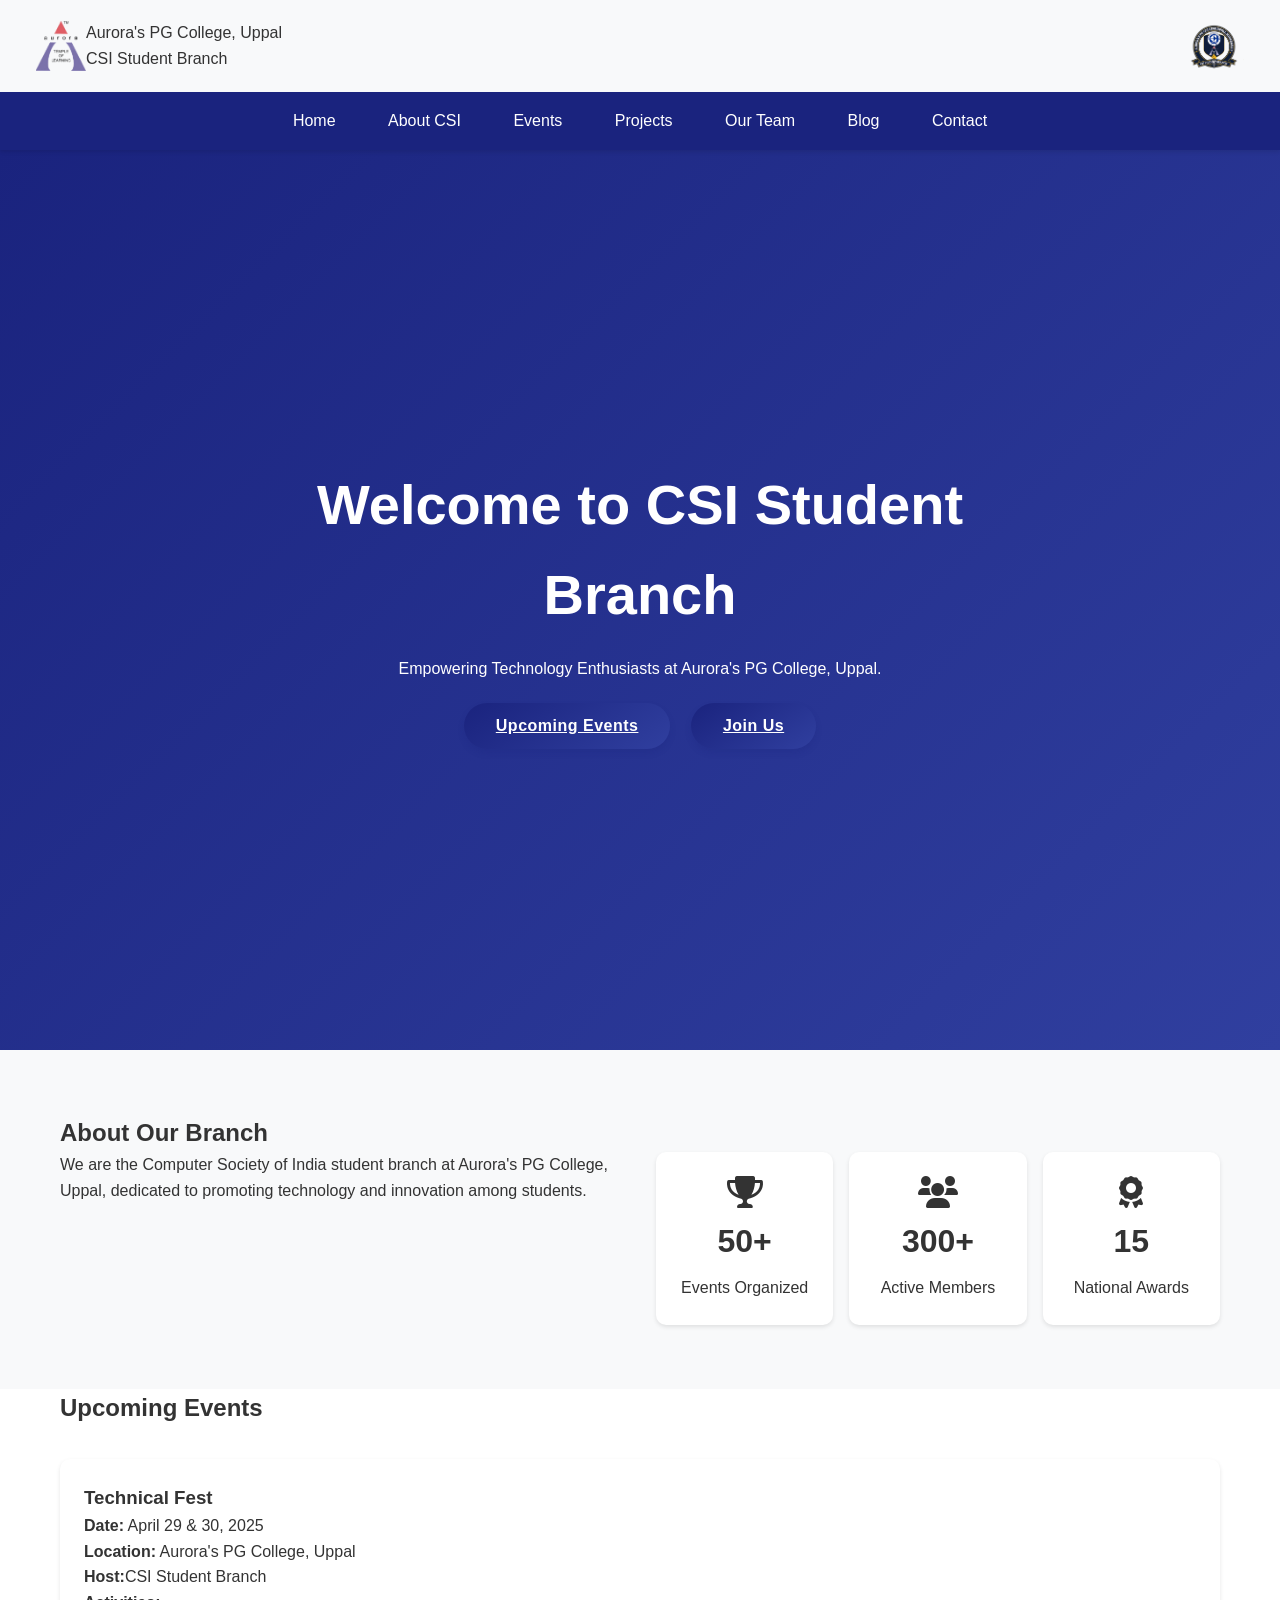
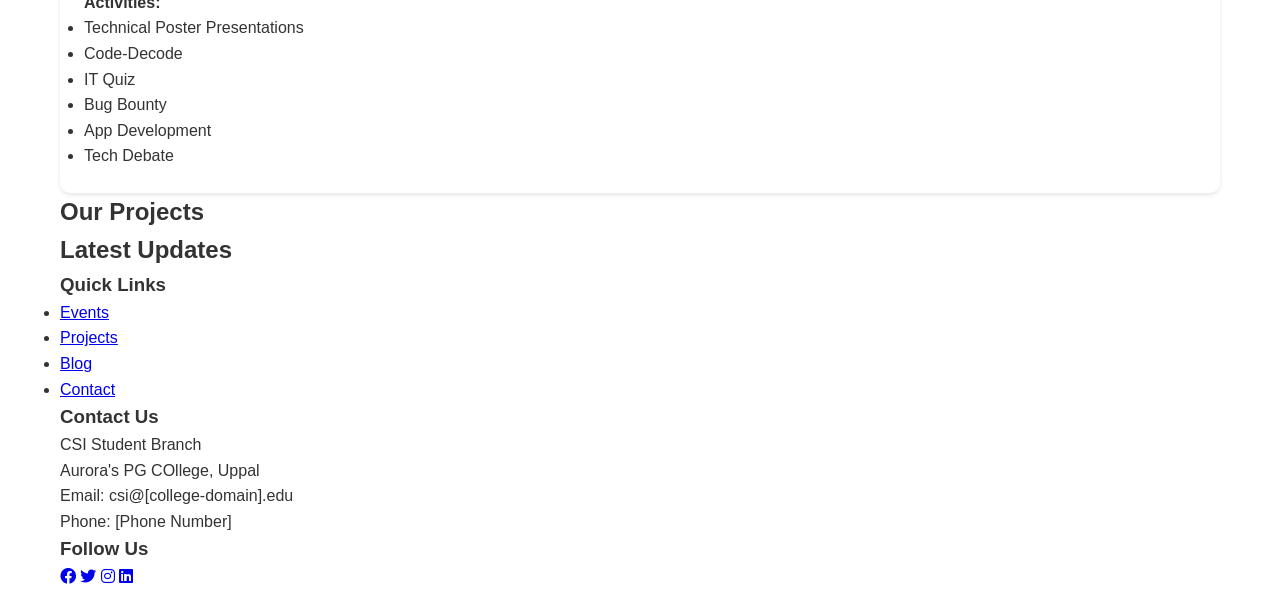
==== index.html @ f1c8c5d6 "index.html" ====
<!DOCTYPE html>
<html lang="en">
<head>
    <meta charset="UTF-8">
    
    <meta name="viewport" content="width=device-width, initial-scale=1.0">
    <title>Aurora's PG College, Uppal - CSI Student Branch</title>
    <link rel="stylesheet" href="css/style.css">
    <link rel="stylesheet" href="https://cdnjs.cloudflare.com/ajax/libs/font-awesome/6.0.0/css/all.min.css">
    <script src="js/mobile-menu.js" defer></script>

    <meta name="description" content="Computer Society of India Student Branch at Aurora's PG College, Uppal - Empowering students with technology, innovation, and community." />
    <meta name="author" content="CSI Student Branch - Aurora's PG College" />

    <meta property="og:title" content="CSI Student Branch - Aurora's PG College, Uppal" />
    <meta property="og:description" content="Computer Society of India Student Branch at Aurora's PG College, Uppal - Empowering students with technology, innovation, and community." />
    <meta property="og:type" content="website" />
    
</head>
<body>
    <header>
        <div class="header-top">
            <img src="images/aurora.png" alt="AU Logo" width="50" style="float: left; margin-left: 20px;">
            <p style="font-family:  'Arial Narrow', Arial, sans-serif; margin-right: auto; text-align: left;">Aurora's PG College, Uppal <br>CSI Student Branch
            </p>
            <img src="images/csi-au.png" alt="CSI AU Logo" width="60" style="float: left; margin-right: 20px;">
            <button class="mobile-menu-btn" aria-label="Toggle menu">
                <i class="fas fa-bars"></i>
            </button>
        </div>
        <nav>
            <div class="container">
                
                <a href="#home" class="active">Home</a>
                <a href="#about">About CSI</a>
                <a href="#events">Events</a>
                <a href="#projects">Projects</a>
                <a href="team.html">Our Team</a>
                <a href="#blog">Blog</a>
                <a href="#contact">Contact</a>
                
            </div>
        </nav>
    </header>

    <main>
        <!-- Hero Section -->
        <section id="home" class="hero">
            <div class="hero-content">
                <h1>Welcome to CSI Student Branch</h1>
                <p>Empowering Technology Enthusiasts at Aurora's PG College, Uppal.</p>
                <div class="cta-buttons">
                    <a href="#events" class="btn secondary">Upcoming Events</a>
                    <a href="join_us.html" id="joinUsButton" class="btn secondary">Join Us</a>
                </div>
            </div>
        </section>

        <!-- About Section -->
        <section id="about" class="about">
            <div class="container">
                <h2>About Our Branch</h2>
                <div class="about-content">
                    <div class="about-text">
                        <p>We are the Computer Society of India student branch at Aurora's PG College, Uppal, dedicated to promoting technology and innovation among students.</p>
                    </div>
                    <div class="achievements">
                        <div class="achievement">
                            <i class="fas fa-trophy"></i>
                            <div class="count">50+</div>
                            <div class="label">Events Organized</div>
                        </div>
                        <div class="achievement">
                            <i class="fas fa-users"></i>
                            <div class="count">300+</div>
                            <div class="label">Active Members</div>
                        </div>
                        <div class="achievement">
                            <i class="fas fa-award"></i>
                            <div class="count">15</div>
                            <div class="label">National Awards</div>
                        </div>
                    </div>
                </div>
            </div>
        </section>

        <!-- Events Section -->
        <section id="events" class="events">
            <div class="container">
                <h2>Upcoming Events</h2>
                <div class="events-grid">
                    <div class="event-card">
                        <h3>Technical Fest</h3>
                        <p><strong>Date:</strong> April 29 & 30, 2025</p>
                        <p><strong>Location:</strong> Aurora's PG College, Uppal</p>
                        <p><strong>Host:</strong>CSI Student Branch</p>
                        <p><strong>Activities:</strong>
                            <ul>
                                <li>Technical Poster Presentations</li>
                                <li>Code-Decode</li>
                                <li>IT Quiz</li>
                                <li>Bug Bounty</li>
                                <li>App Development</li>
                                <li>Tech Debate</li>
                            </ul>
                        </p>
                      </div>            
                </div>
            </div>
        </section>

        <!-- Projects Section -->
        <section id="projects" class="projects">
            <div class="container">
                <h2>Our Projects</h2>
                <div class="projects-grid">
                    <!-- Project cards will be dynamically loaded here -->
                </div>
            </div>
        </section>

        <!-- Members Section -->
        

        <!-- Blog Section -->
        <section id="blog" class="blog">
            <div class="container">
                <h2>Latest Updates</h2>
                <div class="blog-grid">
                    <!-- Blog posts will be dynamically loaded here -->
                </div>
            </div>
        </section>
    </main>

    <footer>
        <div class="container">
            <div class="footer-grid">
                <div class="quick-links" style="text-align: left;" >
                    <h3>Quick Links</h3>
                    <ul>
                        <li><a href="#events">Events</a></li>
                        <li><a href="#projects">Projects</a></li>
                        <li><a href="#blog">Blog</a></li>
                        <li><a href="#contact">Contact</a></li>
                    </ul>
                </div>
                <div class="contact-info"style="text-align: left;">
                    <h3>Contact Us</h3>
                    <p>CSI Student Branch</p>
                    <p>Aurora's PG COllege, Uppal</p>
                    <p>Email: csi@[college-domain].edu</p>
                    <p>Phone: [Phone Number]</p>
                </div>
                <div class="social-links">
                    <h3 style="text-align: left;">Follow Us</h3>
                    <div class="social-icons" style="text-align: left;">
                        <a href="#" class="social-link"><i class="fab fa-facebook"></i></a>
                        <a href="#" class="social-link"><i class="fab fa-twitter"></i></a>
                        <a href="#" class="social-link"><i class="fab fa-instagram"></i></a>
                        <a href="#" class="social-link"><i class="fab fa-linkedin"></i></a>
                    </div>
                </div>
            </div>
        </div>
    </footer>

    
</body>
</html>
---- css/style.css ----
/* Common styles */
* {
    margin: 0;
    padding: 0;
    box-sizing: border-box;
}

body {
    font-family: 'Segoe UI', Tahoma, Geneva, Verdana, sans-serif;
    line-height: 1.6;
    color: #333;
}

.container {
    max-width: 1200px;
    margin: 0 auto;
    padding: 0 20px;
}

/* Header styles */
header {
    background: #fff;
    box-shadow: 0 2px 4px rgba(0,0,0,0.1);
    position: sticky;
    top: 0;
    z-index: 100;
}

.logo {
    display: flex;
    justify-content: space-between;
    align-items: center;
    padding: 1rem;
    background: #f8f9fa;
}

.logo img {
    max-width: 150px;
    height: auto;
}

nav {
    display: flex;
    justify-content: center;
    padding: 1rem 0;
    background: #1a237e;
}

nav a {
    color: #fff;
    text-decoration: none;
    padding: 0.5rem 1rem;
    margin: 0 0.5rem;
    transition: color 0.3s;
    position: relative;
}

nav a::after {
    content: '';
    position: absolute;
    bottom: 0;
    left: 0;
    width: 100%;
    height: 2px;
    background: #fff;
    transform: scaleX(0);
    transition: transform 0.3s;
}

nav a:hover::after {
    transform: scaleX(1);
}

/* Hero Section */
.hero {
    height: 100vh;
    background: linear-gradient(135deg, #1a237e 0%, #303f9f 100%);
    display: flex;
    align-items: center;
    color: #fff;
    text-align: center;
    padding: 0 20px;
}

.hero-content {
    text-align: center;
    max-width: 800px;
    margin: 0 auto;
}

.hero h1 {
    font-size: 3.5rem;
    margin-bottom: 1rem;
}

.cta-buttons {
    margin-top: 2rem;
}

.btn {
    padding: 0.8rem 1.5rem;
    border: none;
    border-radius: 25px;
    font-size: 1rem;
    cursor: pointer;
    transition: transform 0.3s;
    margin: 0 0.5rem;
}

.btn.primary {
    background: #1a237e;
    color: #fff;
}

.btn.secondary {
    background: linear-gradient(145deg, #1a237e 0%, #303f9f 100%);
    color: #fff;
    font-weight: 600;
    letter-spacing: 0.5px;
    box-shadow: 0 4px 6px rgba(26, 35, 126, 0.2);
    border: none;
    padding: 0.9rem 2rem;
    transition: all 0.3s ease;
}

.btn.secondary:hover {
    transform: translateY(-3px);
    box-shadow: 0 6px 12px rgba(26, 35, 126, 0.3);
    background: linear-gradient(145deg, #303f9f 0%, #1a237e 100%);
}

/* About Section */
.about {
    padding: 4rem 0;
    background: #f8f9fa;
}

.about-content {
    display: grid;
    grid-template-columns: 1fr 1fr;
    gap: 2rem;
}

.achievements {
    display: grid;
    grid-template-columns: repeat(3, 1fr);
    gap: 1rem;
}

.achievement {
    background: #fff;
    padding: 1.5rem;
    border-radius: 10px;
    text-align: center;
    box-shadow: 0 2px 4px rgba(0,0,0,0.1);
}

.achievement i {
    font-size: 2rem;
    margin-bottom: 0.5rem;
}

.achievement .count {
    font-size: 2rem;
    font-weight: bold;
    margin-bottom: 0.5rem;
}

/* Events Section */
.events-grid {
    display: grid;
    grid-template-columns: repeat(auto-fit, minmax(300px, 1fr));
    gap: 2rem;
    margin-top: 2rem;
}

.event-card {
    background: #fff;
    padding: 1.5rem;
    border-radius: 10px;
    box-shadow: 0 2px 4px rgba(0,0,0,0.1);
}

/* Mobile Menu Button */
.mobile-menu-btn {
    display: none;
    background: none;
    border: none;
    color: #1a237e;
    font-size: 1.5rem;
    cursor: pointer;
    padding: 0.5rem;
}

.header-top {
    display: flex;
    justify-content: space-between;
    align-items: center;
    padding: 1rem;
    background: #f8f9fa;
}

/* Responsive Design */
@media (max-width: 768px) {
    /* Header and Navigation */
    .mobile-menu-btn {
        display: block;
    }
    
    nav {
        display: none;
        flex-direction: column;
        position: absolute;
        top: 100%;
        left: 0;
        right: 0;
        background: #1a237e;
        z-index: 1000;
        padding: 1rem 0;
        opacity: 1;
        transition: all 0.3s ease;
        box-shadow: 0 4px 6px rgba(0,0,0,0.1);
    }
    
    nav.active {
        display: flex;
    }
    
    nav a {
        padding: 1rem;
        margin: 0;
        border-top: 1px solid rgba(255,255,255,0.1);
    }

    /* Logo */
    .logo {
        flex-direction: column;
        gap: 1rem;
    }
    
    .logo img {
        max-width: 120px;
    }

    /* Hero Section */
    .hero {
        height: auto;
        min-height: 80vh;
        padding: 4rem 0;
    }
    
    .hero h1 {
        font-size: 2rem;
        line-height: 1.2;
    }
    
    .cta-buttons {
        flex-direction: column;
        gap: 1rem;
    }

    /* Grid Layouts */
    .about-content,
    .achievements,
    .events-grid,
    .projects-grid,
    .blog-grid,
    .footer-grid {
        grid-template-columns: 1fr;
    }
    
    .achievement {
        margin-bottom: 1rem;
    }

    /* Sections */
    section {
        padding: 2rem 0;
    }
}

/* Small devices (phones, 480px and down) */
@media (max-width: 480px) {
    .hero h1 {
        font-size: 1.8rem;
    }
    
    .hero p {
        font-size: 1rem;
    }
    
    .container {
        padding: 0 1rem;
    }
    
    .btn {
        padding: 0.8rem 1.2rem;
        font-size: 0.9rem;
    }
}

/* Membership Form Styles */
.membership-form {
    max-width: 800px;
    margin: 2rem auto;
    padding: 2rem;
    background: #fff;
    border-radius: 10px;
    box-shadow: 0 2px 10px rgba(0,0,0,0.1);
}

.form-section {
    margin-bottom: 2rem;
    border-bottom: 1px solid #eee;
    padding-bottom: 1.5rem;
}

.form-group {
    margin-bottom: 1.5rem;
}

label {
    display: block;
    margin-bottom: 0.5rem;
    font-weight: 500;
    color: #333;
}

input[type="text"],
input[type="email"],
input[type="number"],
select,
textarea {
    width: 100%;
    padding: 0.8rem;
    border: 1px solid #ddd;
    border-radius: 4px;
    font-size: 1rem;
}

textarea {
    resize: vertical;
    min-height: 100px;
}

.checkbox-group {
    display: grid;
    grid-template-columns: repeat(auto-fit, minmax(200px, 1fr));
    gap: 1rem;
    margin-top: 0.5rem;
}

.checkbox-group label {
    display: flex;
    align-items: center;
    gap: 0.5rem;
    font-weight: normal;
}

.submit-section {
    text-align: center;
    border-bottom: none;
}

@media (max-width: 600px) {
    .membership-form {
        margin: 1rem;
        padding: 1rem;
    }
    
    .checkbox-group {
        grid-template-columns: 1fr;
    }
}

/* Team Page Styles */
.team-page {
    max-width: 1200px;
    margin: 0 auto;
    padding: 2rem;
}

.team-members {
    display: grid;
    grid-template-columns: repeat(auto-fit, minmax(280px, 1fr));
    gap: 2rem;
    margin: 2rem 0;
}

.member-card {
    background: linear-gradient(145deg, #ffffff 0%, #f8f9fa 100%);
    border-radius: 15px;
    box-shadow: 
        0 4px 6px -1px rgba(0, 0, 0, 0.05),
        0 8px 12px -2px rgba(0, 0, 0, 0.1);
    overflow: hidden;
    transition: transform 0.3s ease, box-shadow 0.3s ease;
    position: relative;
}

.member-card:hover {
    transform: translateY(-5px);
    box-shadow: 
        0 8px 12px -2px rgba(0, 0, 0, 0.05),
        0 16px 24px -4px rgba(0, 0, 0, 0.1);
}

.member-card::before {
    content: '';
    position: absolute;
    top: 0;
    left: 0;
    right: 0;
    bottom: 0;
    background: linear-gradient(
        45deg,
        rgba(255,255,255,0.1) 0%,
        rgba(255,255,255,0) 100%
    );
    border-radius: 15px;
    pointer-events: none;
}

.member-image {
    height: 250px;
    overflow: hidden;
    position: relative;
}

.member-image img {
    width: 100%;
    height: 100%;
    object-fit: cover;
    object-position: center;
    border-radius: 15px;
    transition: transform 0.3s ease;
}

.member-card:hover .member-image img {
    transform: scale(1.05);
}

.member-info {
    padding: 1.5rem;
}

.member-info h3 {
    margin: 0 0 0.5rem;
    font-size: 1.5rem;
    color: #1a237e;
}

.member-info p {
    margin: 0.5rem 0;
    line-height: 1.6;
}

.designation {
    color: #666;
    font-style: italic;
}

.add-member-form {
    background: white;
    padding: 2rem;
    border-radius: 15px;
    box-shadow: 0 2px 4px rgba(0, 0, 0, 0.1);
    margin-top: 2rem;
}

@media (max-width: 768px) {
    .team-members {
        grid-template-columns: 1fr;
    }

    .member-card {
        margin: 1rem;
    }

    .member-card:hover {
        transform: none;
    }
}
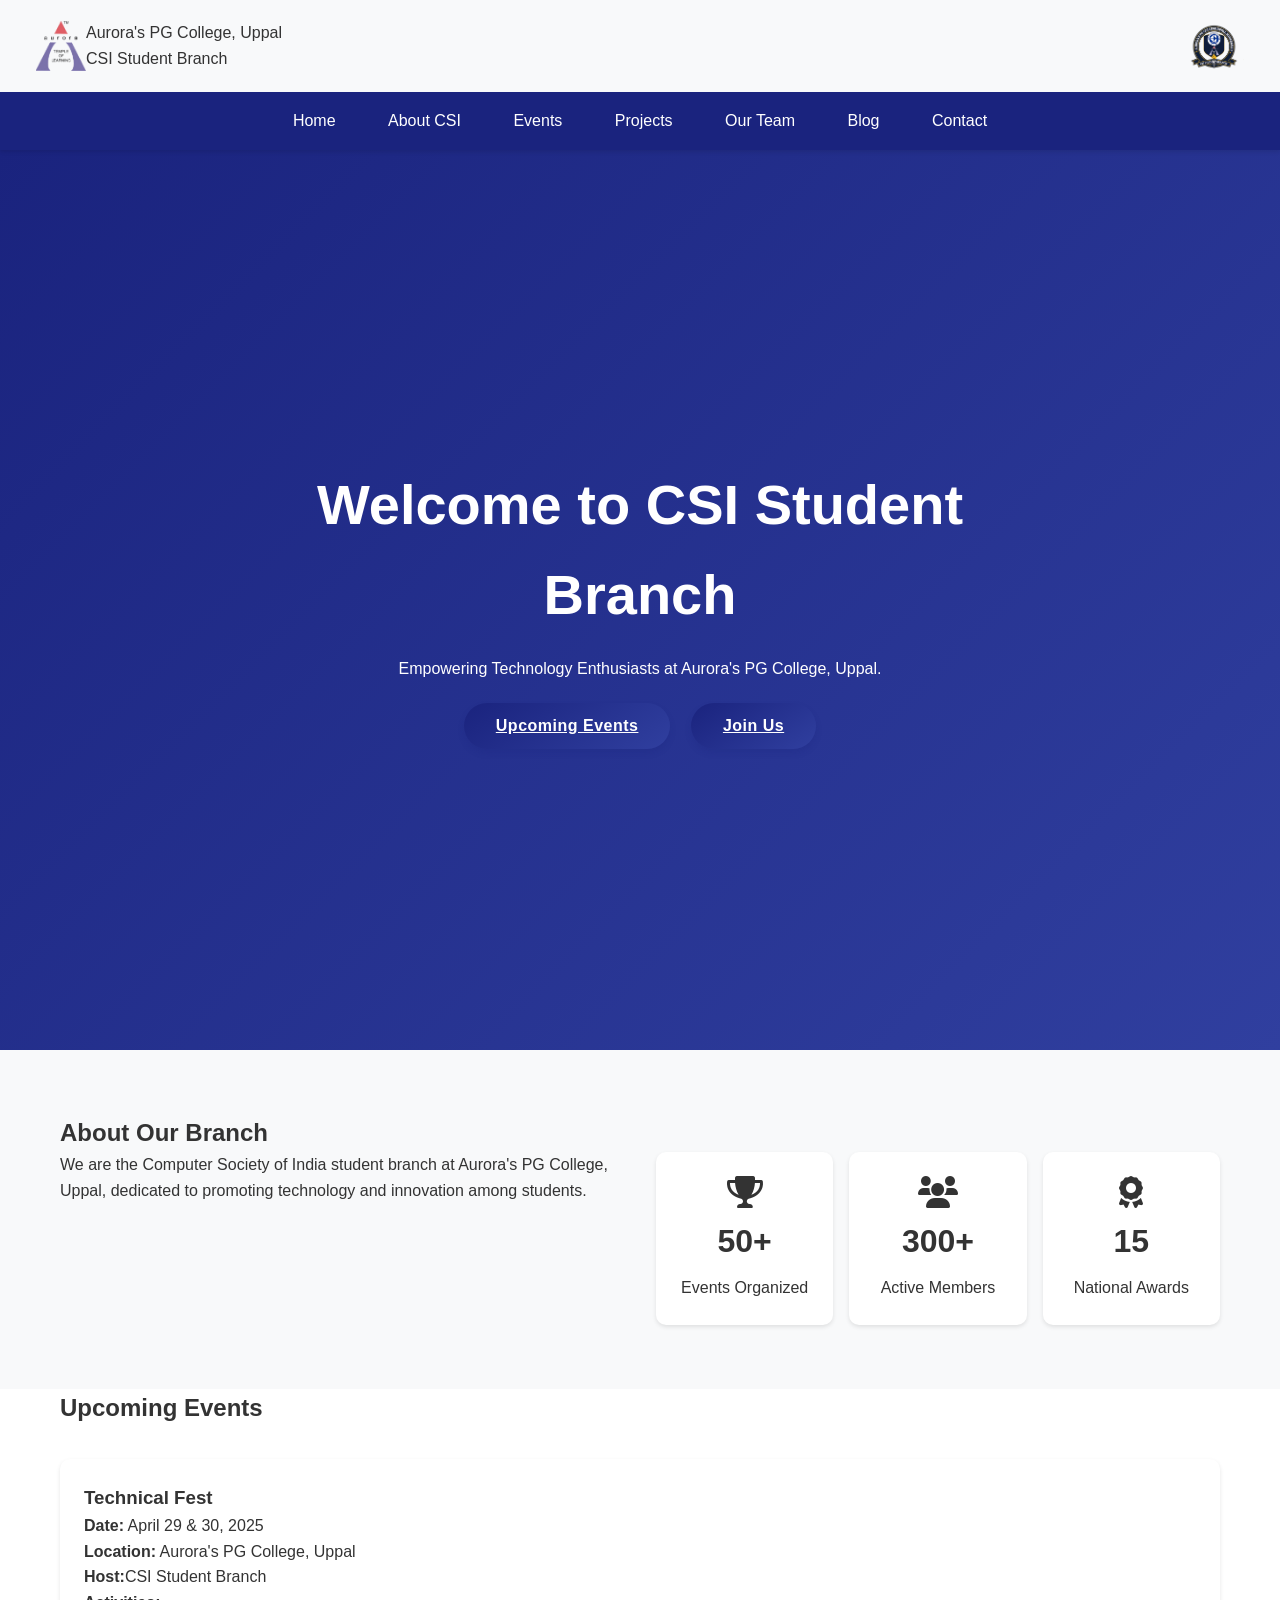
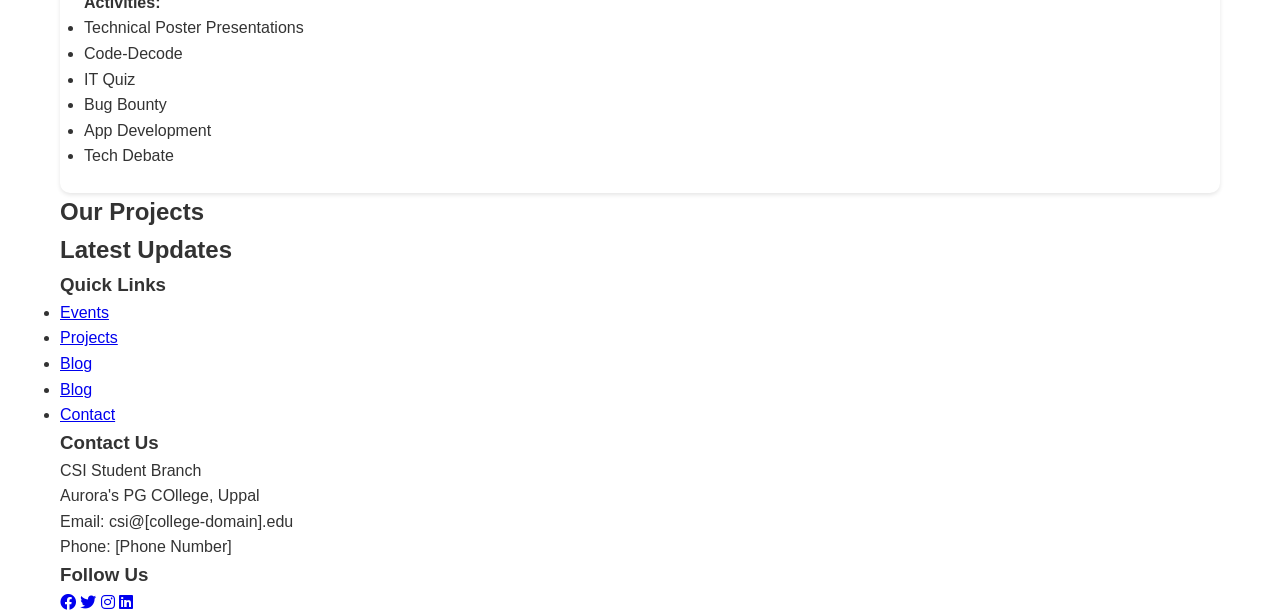
==== commit 0f288bba: "index.html" ====
--- a/index.html
+++ b/index.html
@@ -143,6 +143,7 @@
                         <li><a href="#events">Events</a></li>
                         <li><a href="#projects">Projects</a></li>
                         <li><a href="#blog">Blog</a></li>
+                        <li><a href="team.html">Blog</a></li>
                         <li><a href="#contact">Contact</a></li>
                     </ul>
                 </div>
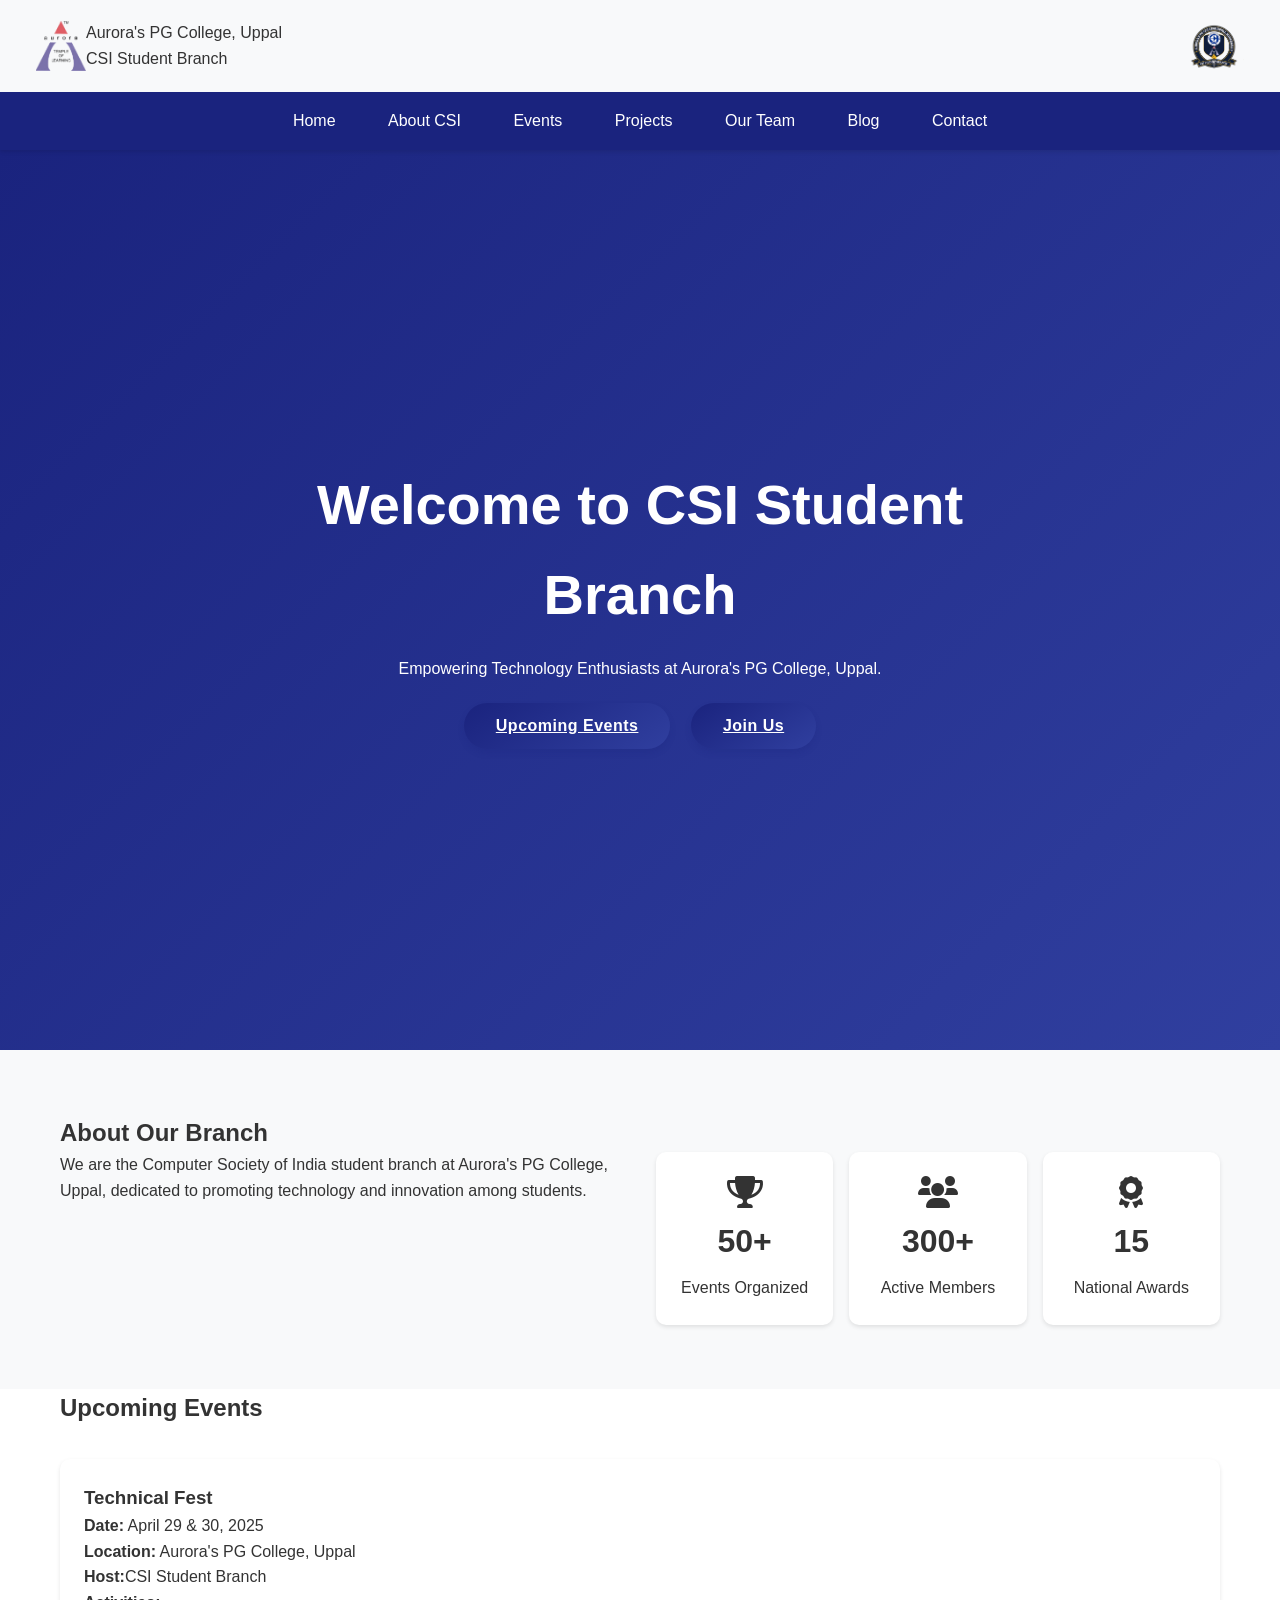
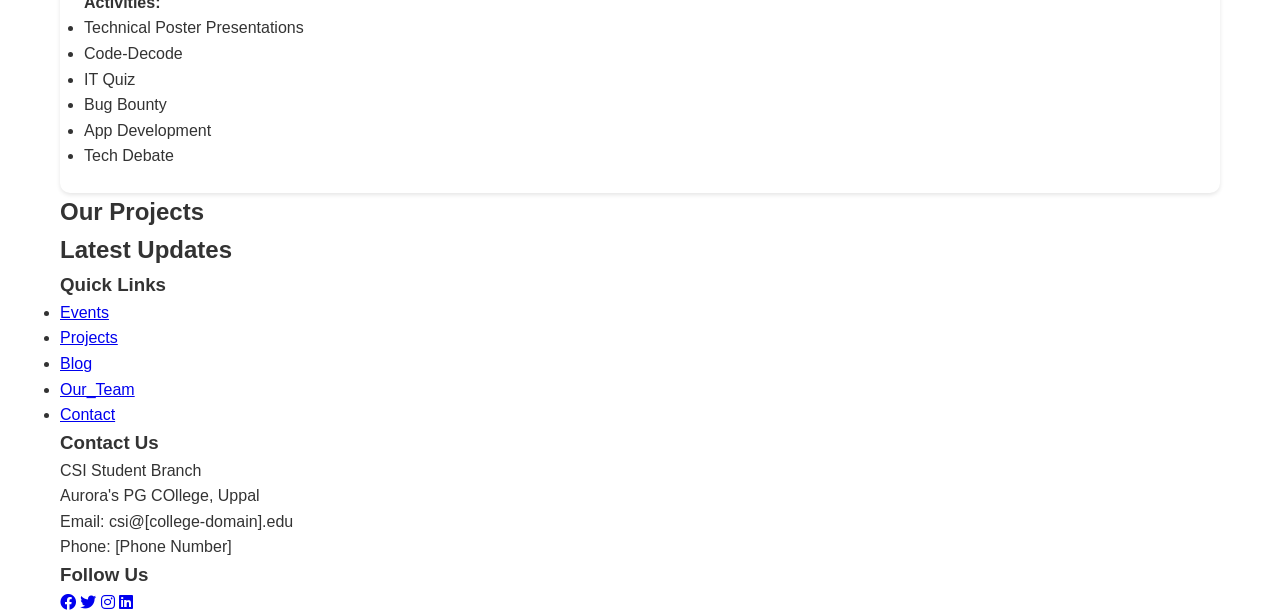
==== commit edeb3efe: "index.html" ====
--- a/index.html
+++ b/index.html
@@ -143,7 +143,7 @@
                         <li><a href="#events">Events</a></li>
                         <li><a href="#projects">Projects</a></li>
                         <li><a href="#blog">Blog</a></li>
-                        <li><a href="team.html">Blog</a></li>
+                        <li><a href="team.html">Our_Team</a></li>
                         <li><a href="#contact">Contact</a></li>
                     </ul>
                 </div>
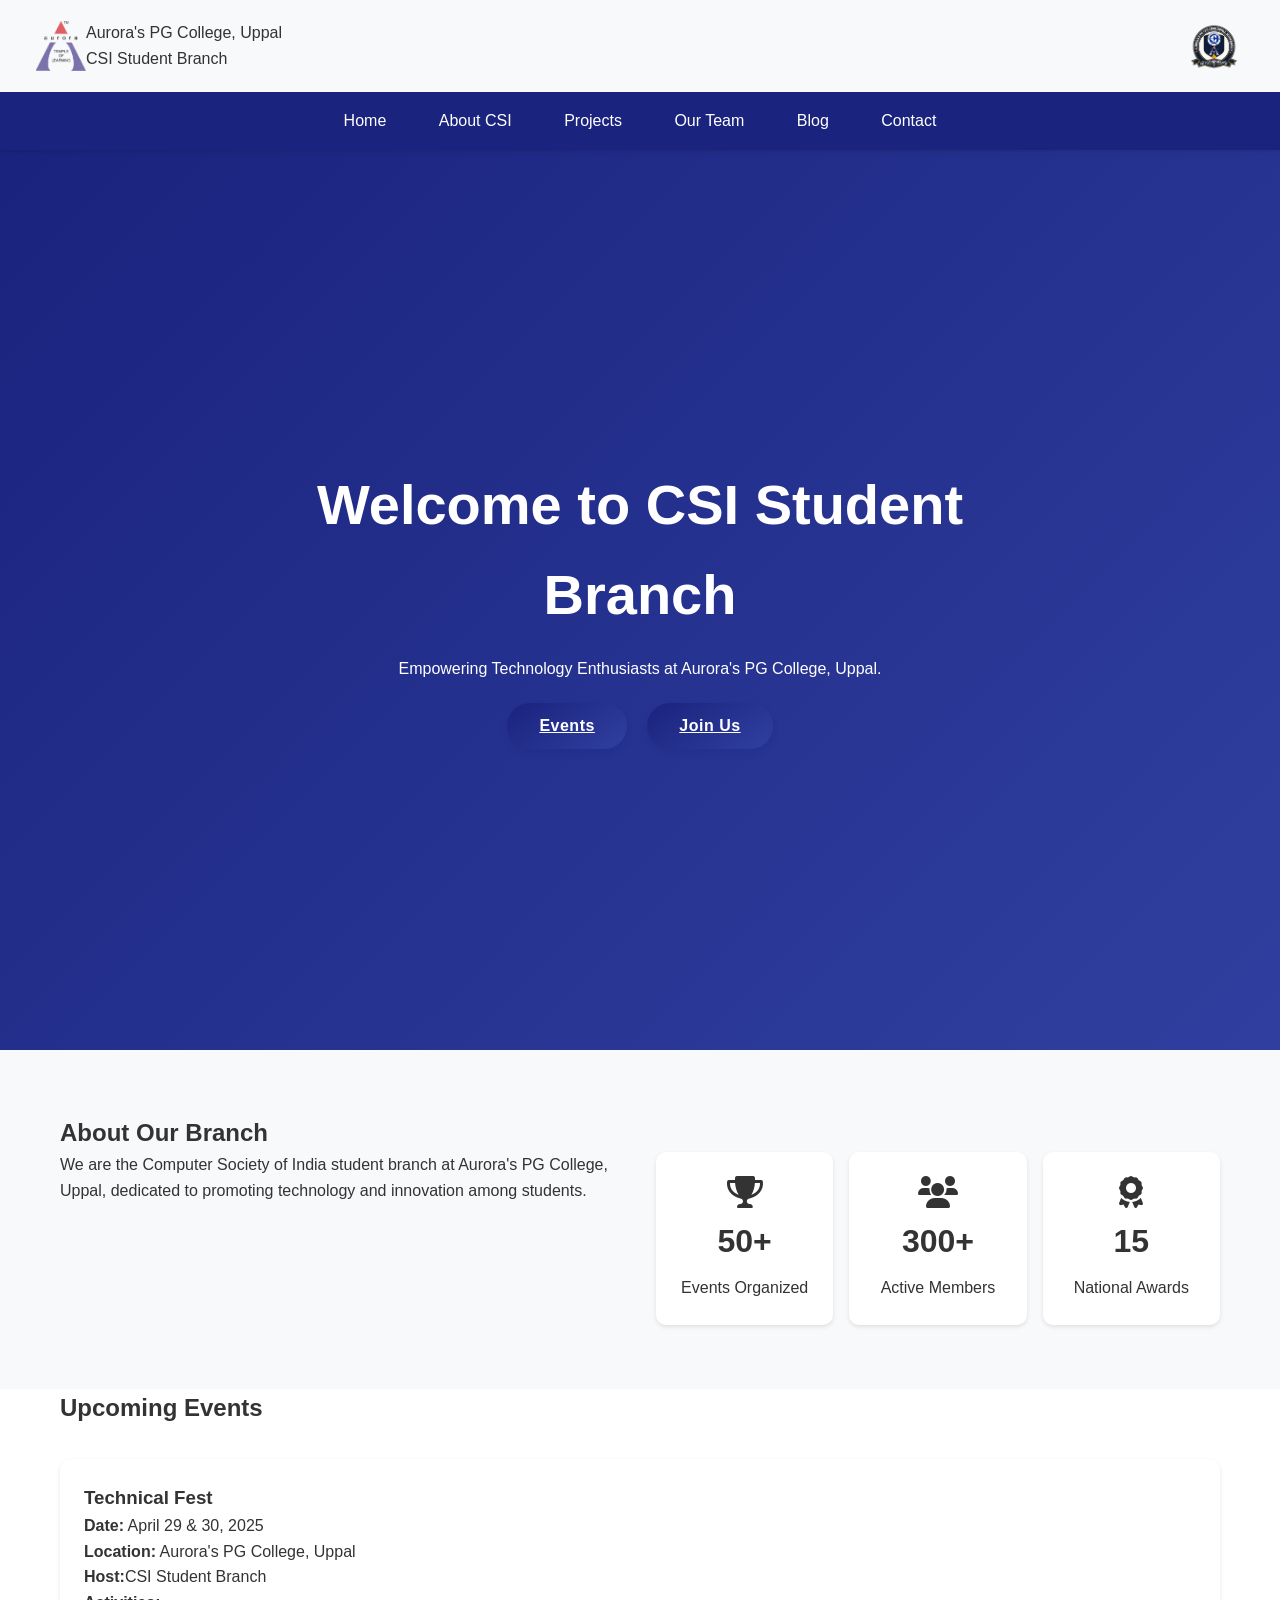
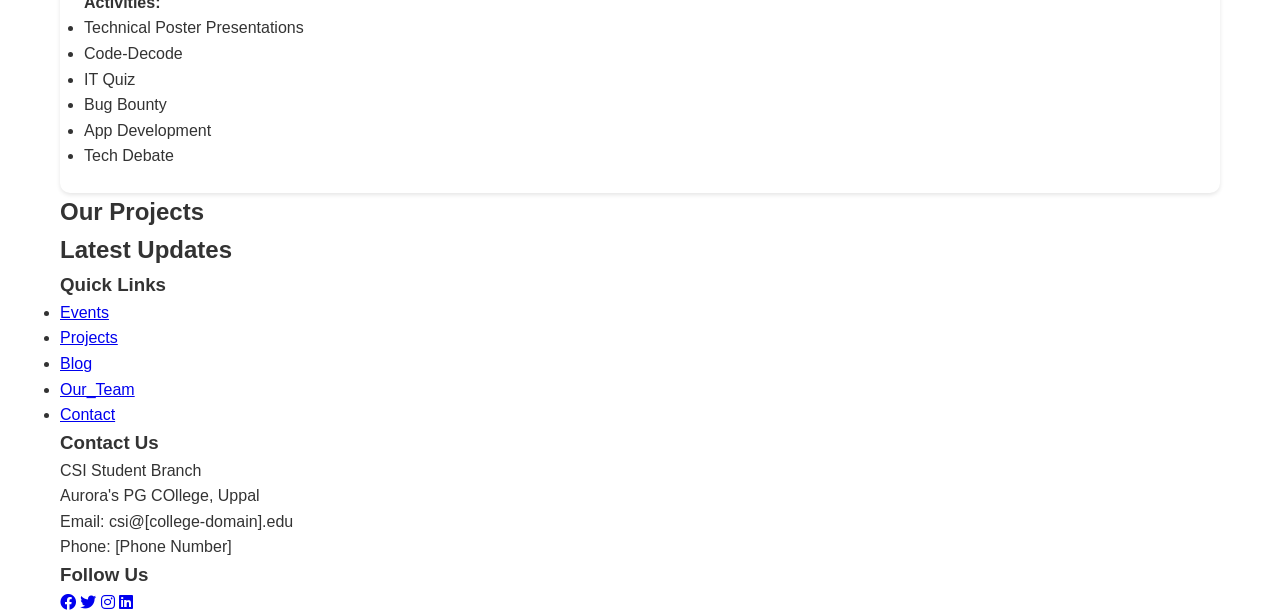
==== commit 451e9020: "index.html" ====
--- a/index.html
+++ b/index.html
@@ -33,7 +33,6 @@
                 
                 <a href="#home" class="active">Home</a>
                 <a href="#about">About CSI</a>
-                <a href="#events">Events</a>
                 <a href="#projects">Projects</a>
                 <a href="team.html">Our Team</a>
                 <a href="#blog">Blog</a>
@@ -50,7 +49,7 @@
                 <h1>Welcome to CSI Student Branch</h1>
                 <p>Empowering Technology Enthusiasts at Aurora's PG College, Uppal.</p>
                 <div class="cta-buttons">
-                    <a href="#events" class="btn secondary">Upcoming Events</a>
+                    <a href="events.html" class="btn secondary">Events</a>
                     <a href="join_us.html" id="joinUsButton" class="btn secondary">Join Us</a>
                 </div>
             </div>
@@ -140,7 +139,7 @@
                 <div class="quick-links" style="text-align: left;" >
                     <h3>Quick Links</h3>
                     <ul>
-                        <li><a href="#events">Events</a></li>
+                        <li><a href="events.html">Events</a></li>
                         <li><a href="#projects">Projects</a></li>
                         <li><a href="#blog">Blog</a></li>
                         <li><a href="team.html">Our_Team</a></li>
@@ -157,9 +156,9 @@
                 <div class="social-links">
                     <h3 style="text-align: left;">Follow Us</h3>
                     <div class="social-icons" style="text-align: left;">
-                        <a href="#" class="social-link"><i class="fab fa-facebook"></i></a>
+                        <a href="https://www.facebook.com/profile.php?id=61558086990361" class="social-link"><i class="fab fa-facebook"></i></a>
                         <a href="#" class="social-link"><i class="fab fa-twitter"></i></a>
-                        <a href="#" class="social-link"><i class="fab fa-instagram"></i></a>
+                        <a href="https://www.instagram.com/csi_apgcu/" class="social-link"><i class="fab fa-instagram"></i></a>
                         <a href="#" class="social-link"><i class="fab fa-linkedin"></i></a>
                     </div>
                 </div>
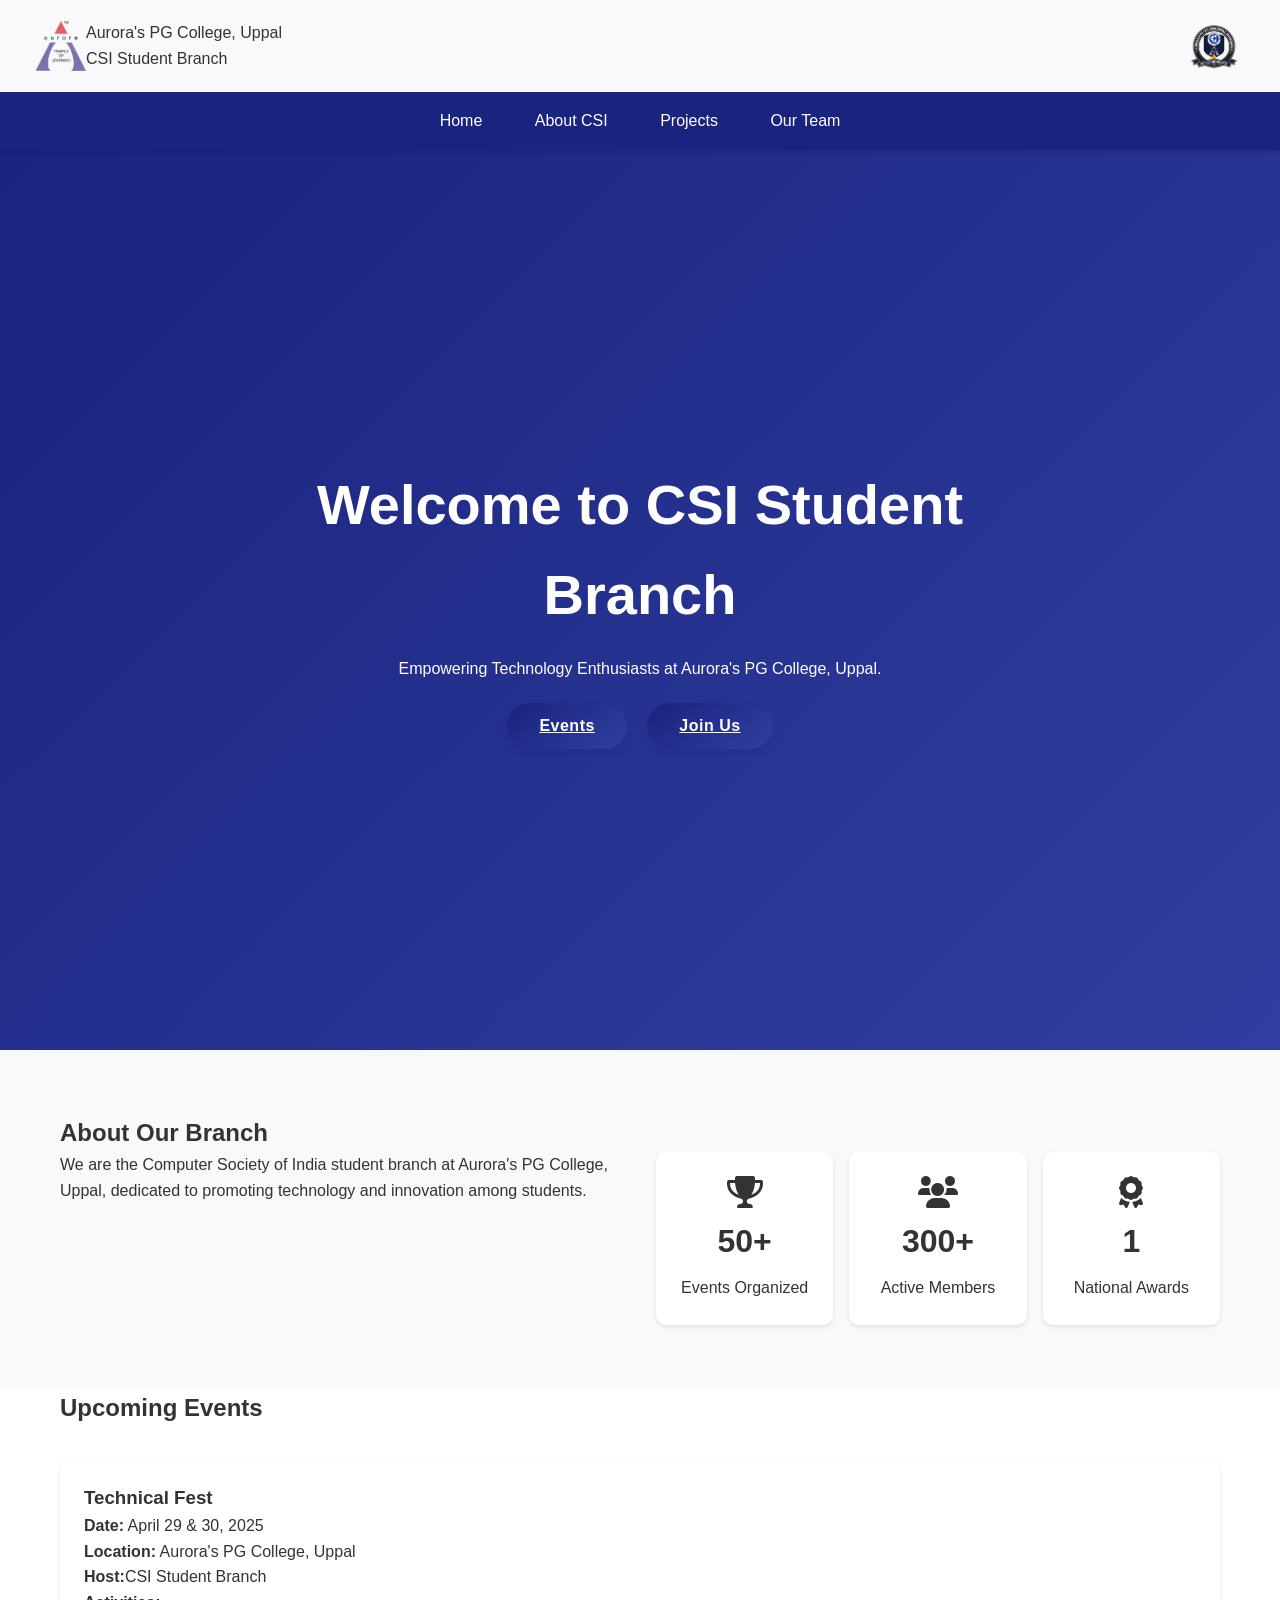
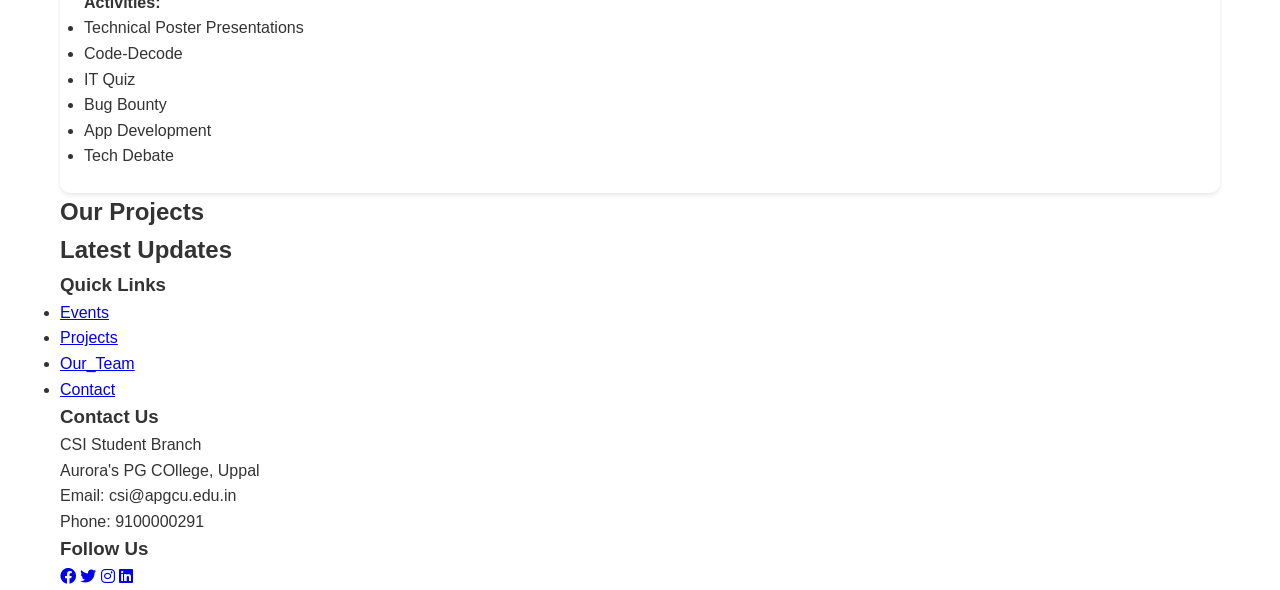
==== commit 33840363: "index.html" ====
--- a/index.html
+++ b/index.html
@@ -7,7 +7,7 @@
     <title>Aurora's PG College, Uppal - CSI Student Branch</title>
     <link rel="stylesheet" href="css/style.css">
     <link rel="stylesheet" href="https://cdnjs.cloudflare.com/ajax/libs/font-awesome/6.0.0/css/all.min.css">
-    <script src="js/mobile-menu.js" defer></script>
+    
 
     <meta name="description" content="Computer Society of India Student Branch at Aurora's PG College, Uppal - Empowering students with technology, innovation, and community." />
     <meta name="author" content="CSI Student Branch - Aurora's PG College" />
@@ -35,8 +35,6 @@
                 <a href="#about">About CSI</a>
                 <a href="#projects">Projects</a>
                 <a href="team.html">Our Team</a>
-                <a href="#blog">Blog</a>
-                <a href="#contact">Contact</a>
                 
             </div>
         </nav>
@@ -76,7 +74,7 @@
                         </div>
                         <div class="achievement">
                             <i class="fas fa-award"></i>
-                            <div class="count">15</div>
+                            <div class="count">1</div>
                             <div class="label">National Awards</div>
                         </div>
                     </div>
@@ -141,7 +139,6 @@
                     <ul>
                         <li><a href="events.html">Events</a></li>
                         <li><a href="#projects">Projects</a></li>
-                        <li><a href="#blog">Blog</a></li>
                         <li><a href="team.html">Our_Team</a></li>
                         <li><a href="#contact">Contact</a></li>
                     </ul>
@@ -150,8 +147,8 @@
                     <h3>Contact Us</h3>
                     <p>CSI Student Branch</p>
                     <p>Aurora's PG COllege, Uppal</p>
-                    <p>Email: csi@[college-domain].edu</p>
-                    <p>Phone: [Phone Number]</p>
+                    <p>Email: csi@apgcu.edu.in</p>
+                    <p>Phone: 9100000291</p>
                 </div>
                 <div class="social-links">
                     <h3 style="text-align: left;">Follow Us</h3>
